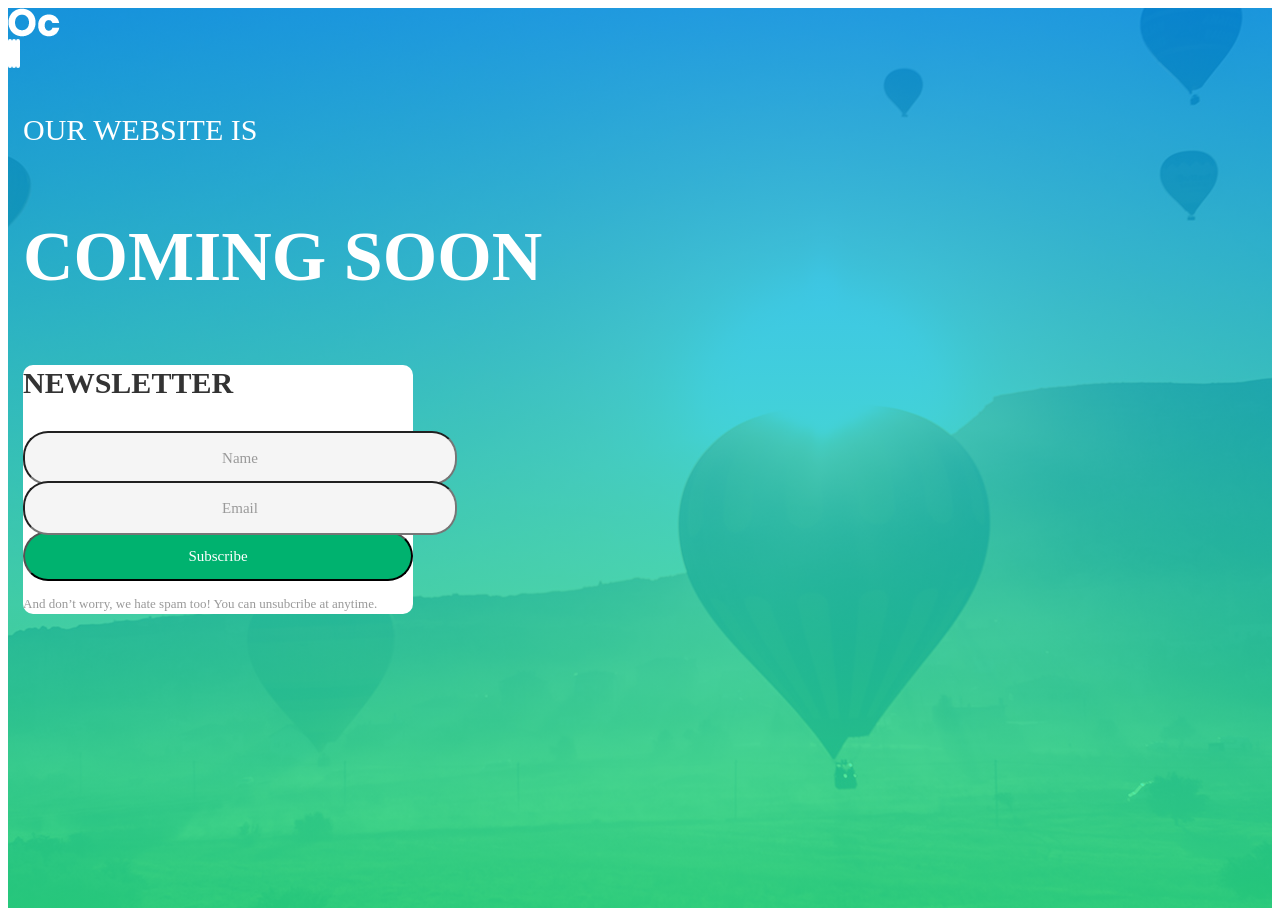
==== index.html @ c67e4e13 "initial commit" ====
<!DOCTYPE html>
<html lang="en">
<head>
	<title>Coming Soon 6</title>
	<meta charset="UTF-8">
	<meta name="viewport" content="width=device-width, initial-scale=1">
<!--===============================================================================================-->	
	<link rel="icon" type="image/png" href="images/icons/favicon.ico"/>
<!--===============================================================================================-->
	<link rel="stylesheet" type="text/css" href="vendor/bootstrap/css/bootstrap.min.css">
<!--===============================================================================================-->
	<link rel="stylesheet" type="text/css" href="fonts/font-awesome-4.7.0/css/font-awesome.min.css">
<!--===============================================================================================-->
	<link rel="stylesheet" type="text/css" href="vendor/animate/animate.css">
<!--===============================================================================================-->
	<link rel="stylesheet" type="text/css" href="vendor/select2/select2.min.css">
<!--===============================================================================================-->
	<link rel="stylesheet" type="text/css" href="vendor/countdowntime/flipclock.css">
<!--===============================================================================================-->
	<link rel="stylesheet" type="text/css" href="css/util.css">
	<link rel="stylesheet" type="text/css" href="css/main.css">
<!--===============================================================================================-->
</head>
<body>
	
	
	<div class="bg-img1 size1 overlay1 p-t-24" style="background-image: url('images/bg01.jpg');">
		<div class="flex-w flex-sb-m p-l-80 p-r-74 p-b-175 respon5">
			<div class="wrappic1 m-r-30 m-t-10 m-b-10">
				<a href="#"><img src="images/icons/logo.png" alt="LOGO"></a>
			</div>

			<div class="flex-w m-t-10 m-b-10">
				<a href="#" class="size3 flex-c-m how-social trans-04 m-r-6">
					<i class="fa fa-facebook"></i>
				</a>

				<a href="#" class="size3 flex-c-m how-social trans-04 m-r-6">
					<i class="fa fa-twitter"></i>
				</a>

				<a href="#" class="size3 flex-c-m how-social trans-04 m-r-6">
					<i class="fa fa-youtube-play"></i>
				</a>
			</div>
		</div>

		<div class="flex-w flex-sa p-r-200 respon1">
			<div class="p-t-34 p-b-60 respon3">
				<p class="l1-txt1 p-b-10 respon2">
					Our website is
				</p>

				<h3 class="l1-txt2 p-b-45 respon2 respon4">
					Coming Soon
				</h3>

				<div class="cd100"></div>

			</div>

			<div class="bg0 wsize1 bor1 p-l-45 p-r-45 p-t-50 p-b-18 p-lr-15-sm">
				<h3 class="l1-txt3 txt-center p-b-43">
					Newsletter
				</h3>

				<form class="w-full validate-form">

					<div class="wrap-input100 validate-input m-b-10" data-validate = "Name is required">
						<input class="input100 placeholder0 s1-txt1" type="text" name="name" placeholder="Name">
						<span class="focus-input100"></span>
					</div>

					<div class="wrap-input100 validate-input m-b-20" data-validate = "Valid email is required: ex@abc.xyz">
						<input class="input100 placeholder0 s1-txt1" type="text" name="email" placeholder="Email">
						<span class="focus-input100"></span>
					</div>
					
					<button class="flex-c-m size2 s1-txt2 how-btn1 trans-04">
						Subscribe
					</button>
				</form>

				<p class="s1-txt3 txt-center p-l-15 p-r-15 p-t-25">
					And don’t worry, we hate spam too! You can unsubcribe at anytime.
				</p>
			</div>
		</div>
	</div>



	

<!--===============================================================================================-->	
	<script src="vendor/jquery/jquery-3.2.1.min.js"></script>
<!--===============================================================================================-->
	<script src="vendor/bootstrap/js/popper.js"></script>
	<script src="vendor/bootstrap/js/bootstrap.min.js"></script>
<!--===============================================================================================-->
	<script src="vendor/select2/select2.min.js"></script>
<!--===============================================================================================-->
	<script src="vendor/countdowntime/flipclock.min.js"></script>
	<script src="vendor/countdowntime/moment.min.js"></script>
	<script src="vendor/countdowntime/moment-timezone.min.js"></script>
	<script src="vendor/countdowntime/moment-timezone-with-data.min.js"></script>
	<script src="vendor/countdowntime/countdowntime.js"></script>
	<script>
		$('.cd100').countdown100({
			/*Set Endtime here*/
			/*Endtime must be > current time*/
			endtimeYear: 0,
			endtimeMonth: 0,
			endtimeDate: 35,
			endtimeHours: 18,
			endtimeMinutes: 0,
			endtimeSeconds: 0,
			timeZone: "" 
			// ex:  timeZone: "America/New_York"
			//go to " http://momentjs.com/timezone/ " to get timezone
		});

		
	</script>
<!--===============================================================================================-->
	<script src="vendor/tilt/tilt.jquery.min.js"></script>
	<script >
		$('.js-tilt').tilt({
			scale: 1.1
		})
	</script>
<!--===============================================================================================-->
	<script src="js/main.js"></script>

</body>
</html>
---- css/main.css ----
/*------------------------------------------------------------------
Project:  ComingSoon
Version:  
Last change:  
Assigned to:  Bach Le
Primary use:  
-------------------------------------------------------------------*/



/*//////////////////////////////////////////////////////////////////
[ FONT ]*/

@font-face {
  font-family: Poppins-Regular;
  src: url('../fonts/Poppins/Poppins-Regular.ttf'); 
}

@font-face {
  font-family: Poppins-Bold;
  src: url('../fonts/Poppins/Poppins-Bold.ttf'); 
}

@font-face {
  font-family: Aldrich-Regular;
  src: url('../fonts/Aldrich/Aldrich-Regular.ttf'); 
}



/*//////////////////////////////////////////////////////////////////
[ RS PLUGIN ]*/
/*---------------------------------------------*/
.container {max-width: 1200px;}



/*//////////////////////////////////////////////////////////////////
[ Form ]*/

/*---------------------------------------------*/
.wrap-input100 {
  position: relative;
  width: 100%;
  height: 50px;
  z-index: 1;
}

.input100 {
  display: block;
  width: 100%;
  background: #f5f5f5;
  height: 100%;
  border-radius: 25px;
  padding: 0 20px;
  text-align: center;
}

.focus-input100 {
  content: '';
  display: block;
  position: absolute;
  bottom: 0;
  left: 0;
  z-index: -1;
  width: 100%;
  height: 100%;
  border-radius: 35px;
  box-shadow: 0px 0px 0px 0px;
  color: rgba(0,178,111, 0.5);
}

.input100:focus + .focus-input100 {
  -webkit-animation: anim-shadow 0.5s ease-in-out forwards;
  animation: anim-shadow 0.5s ease-in-out forwards;
}

@-webkit-keyframes anim-shadow {
  to {
    box-shadow: 0px 0px 80px 30px;
    opacity: 0;
  }
}

@keyframes anim-shadow {
  to {
    box-shadow: 0px 0px 80px 30px;
    opacity: 0;
  }
}


/*------------------------------------------------------------------
[ Alert validate ]*/

.validate-input {
  position: relative;
}

.alert-validate::before {
  content: attr(data-validate);
  position: absolute;
  max-width: 70%;
  background-color: #fff;
  border: 1px solid #c80000;
  border-radius: 16px;
  padding: 5px 30px 6px 10px;
  top: 50%;
  -webkit-transform: translateY(-50%);
  -moz-transform: translateY(-50%);
  -ms-transform: translateY(-50%);
  -o-transform: translateY(-50%);
  transform: translateY(-50%);
  right: 12px;
  pointer-events: none;

  font-family: Poppins-Bold;
  color: #c80000;
  font-size: 12px;
  line-height: 1.4;
  text-align: left;

  visibility: hidden;
  opacity: 0;

  -webkit-transition: opacity 0.4s;
  -o-transition: opacity 0.4s;
  -moz-transition: opacity 0.4s;
  transition: opacity 0.4s;
}

.alert-validate::after {
  content: "\f06a";
  font-family: FontAwesome;
  display: block;
  position: absolute;
  color: #c80000;
  font-size: 16px;
  top: 50%;
  -webkit-transform: translateY(-50%);
  -moz-transform: translateY(-50%);
  -ms-transform: translateY(-50%);
  -o-transform: translateY(-50%);
  transform: translateY(-50%);
  right: 18px;
}

.alert-validate:hover:before {
  visibility: visible;
  opacity: 1;
}

@media (max-width: 992px) {
  .alert-validate::before {
    visibility: visible;
    opacity: 1;
  }
}

/*//////////////////////////////////////////////////////////////////
[ RS Flip Clock ]*/
.flip-clock-wrapper {
  display: -webkit-box;
  display: -webkit-flex;
  display: -moz-box;
  display: -ms-flexbox;
  display: flex;
  flex-wrap: wrap;
  position: relative;
  max-width: 100%;
  margin: 0;
  margin-bottom: 20px;
}

.flip-clock-wrapper .flip {
  box-shadow: none;
  margin-bottom: 50px;
}

.flip-clock-wrapper ul {
  position: relative;
  float: unset;
  margin: 2px;
  width: 41px;
  height: 54px;
  font-size: 36px;
  font-weight: unset;
  line-height: unset;
  border-radius: 3px;
  background: #0d1629;
}

.flip-clock-wrapper ul li {
  line-height: unset;
}

.flip-clock-wrapper ul li a div {
  outline: none;
}

.flip-clock-wrapper ul li a div div.inn {
  font-family:  Aldrich-Regular;
  color: #fff;
  font-size: 35px;
  font-weight: unset;
  text-align: unset;

  display: -webkit-box;
  display: -webkit-flex;
  display: -moz-box;
  display: -ms-flexbox;
  display: flex;
  align-items: center;
  justify-content: center;
  position: absolute;
  left: 0;
  z-index: 1;
  width: 100%;
  height: 200%;
  text-shadow: 0 0px 0px #000;
  background-color: #0d1629;
  border-radius: 3px;
} 

.flip-clock-wrapper ul li a div .shadow {
  border-radius: 3px;
}

.flip-clock-wrapper ul li a div.up:after {
  display: none;
}

/*---------------------------------------------*/
.flip-clock-divider {
  display: block;
  float: unset;
  position: relative;
  width: 26px;
  height: 54px;
}

.flip-clock-divider span {
  display: none;
}

.flip-clock-divider::before {
  content: ":";
  font-family: Aldrich-Regular;
  color: #fff;
  font-size: 30px;
  display: -webkit-box;
  display: -webkit-flex;
  display: -moz-box;
  display: -ms-flexbox;
  display: flex;
  justify-content: center;
  align-items: center;
  width: 100%;
  height: 100%;
}

.flip-clock-divider.days::before {
  display: none;
}

.flip-clock-divider::after {
  font-family: Poppins-Regular;
  color: #fff;
  font-size: 12px;
  text-transform: uppercase;

  display: block;
  text-align: center;
  width: 90px;
  position: absolute;
  left: 100%;
  top: 100%;
  padding-top: 16px;
}

.flip-clock-divider.days::after {
  content: "days";
}

.flip-clock-divider.hours::after {
  content: "hrs";
}

.flip-clock-divider.minutes::after {
  content: "min";
}

.flip-clock-divider.seconds::after {
  content: "sec";
}

@media (max-width: 1200px) {
  .flip-clock-wrapper {
    justify-content: center;
  }
}

@media (max-width: 576px) {
  .flip-clock-wrapper {
    max-width: 240px;
    margin-right: 26px;
  }

  .flip-clock-divider.days {
    width: 26px;
  }

  .flip-clock-divider.minutes::before {
    display: none;
  }
}


/*==================================================================
    TEXT TEXT TEXT TEXT TEXT TEXT TEXT TEXT TEXT TEXT TEXT TEXT TEXT
==================================================================*/

/*==================================================================
[ Color ]*/
.cl0 {color: #fff;}




/*//////////////////////////////////////////////////////////////////
[ S-Text 0 - 15 ]*/
.s1-txt1 {
  font-family: Poppins-Bold;
  font-size: 15px;
  color: #555;
  line-height: 1.2;
}

.s1-txt2 {
  font-family: Poppins-Bold;
  font-size: 15px;
  color: #fff;
  line-height: 1.2;
}

.s1-txt3 {
  font-family: Poppins-Regular;
  font-size: 13px;
  color: #999;
  line-height: 1.5;
}

/*//////////////////////////////////////////////////////////////////
[ M-Text 16 - 25 ]*/




/*//////////////////////////////////////////////////////////////////
[ L-Text >= 26 ]*/
.l1-txt1 {
  font-family: Poppins-Regular;
  font-size: 30px;
  color: #fff;
  line-height: 1.2;
  text-transform: uppercase;
}

.l1-txt2 {
  font-family: Poppins-Bold;
  font-size: 70px;
  color: #fff;
  line-height: 1.1;
  text-transform: uppercase;
}

.l1-txt3 {
  font-family: Poppins-Bold;
  font-size: 30px;
  color: #333;
  line-height: 1.2;
  text-transform: uppercase;
}

/*==================================================================
   SHAPE SHAPE SHAPE SHAPE SHAPE SHAPE SHAPE SHAPE SHAPE SHAPE SHAPE
==================================================================*/
/*//////////////////////////////////////////////////////////////////
[ Size ]*/
.size1 {
  width: 100%;
  min-height: 100vh;
}

.size2 {
  width: 100%;
  height: 50px;
}

.size3 {
  width: 36px;
  height: 36px;
}


/*//////////////////////////////////////////////////////////////////
[ Width ]*/
.wsize1 {
  width: 390px;
  max-width: 100%;
}

/*//////////////////////////////////////////////////////////////////
[ Height ]*/




/*//////////////////////////////////////////////////////////////////
[ Background ]*/
.bg0 {background-color: #fff;}

.bg-img1 {
  background-position: center;
  background-repeat: no-repeat;
  background-size: cover;
}




/*//////////////////////////////////////////////////////////////////
[ Border ]*/
.bor1 {
  border-radius: 10px;
}




/*==================================================================
   WHERE WHERE WHERE WHERE WHERE WHERE WHERE WHERE WHERE WHERE WHERE  
==================================================================*/




/*==================================================================
 HOW HOW HOW HOW HOW HOW HOW HOW HOW HOW HOW HOW HOW HOW HOW HOW HOW 
==================================================================*/
.placeholder0::-webkit-input-placeholder { color: #999999;}
.placeholder0:-moz-placeholder { color: #999999;}
.placeholder0::-moz-placeholder { color: #999999;}
.placeholder0:-ms-input-placeholder { color: #999999;}

/*---------------------------------------------*/
.overlay1 {
  position: relative;
  z-index: 1;
}
.overlay1::before {
  content: "";
  display: block;
  position: absolute;
  z-index: -1;
  width: 100%;
  height: 100%;
  top: 0;
  left: 0;
  background: #30bab6;
  background: -webkit-linear-gradient(top, #009efd, #2af598);
  background: -o-linear-gradient(top, #009efd, #2af598);
  background: -moz-linear-gradient(top, #009efd, #2af598);
  background: linear-gradient(top, #009efd, #2af598);
  opacity: 0.8;
}

/*---------------------------------------------*/
.how-btn1 {
  border-radius: 25px;
  background-color: #00b26f;
  padding-right: 20px;
  padding-left: 20px;
}

.how-btn1:hover {
  background-color: #333333;
}

/*---------------------------------------------*/
.wrappic1 {
  display: block;
  flex-grow: 1;
}

.wrappic1 img {
  max-width: 100%;
}

/*---------------------------------------------*/
.how-social {
  color: #fff;
  font-size: 22px;

  background-color: transparent;
  border: 2px solid #fff;
  border-radius: 2px;
}

.how-social:hover {
  background-color: #00b26f;
  color: #fff;
}

/*//////////////////////////////////////////////////////////////////
[ Pseudo ]*/

/*------------------------------------------------------------------
[ Focus ]*/
.focus-in0:focus::-webkit-input-placeholder { color:transparent; }
.focus-in0:focus:-moz-placeholder { color:transparent; }
.focus-in0:focus::-moz-placeholder { color:transparent; }
.focus-in0:focus:-ms-input-placeholder { color:transparent; }


/*------------------------------------------------------------------
[ Hover ]*/
.hov-cl0:hover {color: #fff;}
.hov-bg0:hover {background-color: #fff;}

/*---------------------------------------------*/







/*==================================================================
  RESPONSIVE RESPONSIVE RESPONSIVE RESPONSIVE RESPONSIVE RESPONSIVE
==================================================================*/
/*//////////////////////////////////////////////////////////////////
[ XXL ]*/
@media (max-width: 1400px) {
  .respon1 {
    padding: 15px;
  }
}

/*//////////////////////////////////////////////////////////////////
[ XL ]*/
@media (max-width: 1200px) {
  .m-0-xl {margin: 0;}
  .m-lr-0-xl {margin-left: 0; margin-right: 0;}
  .m-lr-15-xl {margin-left: 15px; margin-right: 15px;}
  .m-l-0-xl {margin-left: 0;}
  .m-r-0-xl {margin-right: 0;}
  .m-l-15-xl {margin-left: 15px;}
  .m-r-15-xl {margin-right: 15px;}

  .p-0-xl {padding: 0;}
  .p-lr-0-xl {padding-left: 0; padding-right: 0;}
  .p-lr-15-xl {padding-left: 15px; padding-right: 15px;}
  .p-l-0-xl {padding-left: 0;}
  .p-r-0-xl {padding-right: 0;}
  .p-l-15-xl {padding-left: 15px;}
  .p-r-15-xl {padding-right: 15px;}

  .w-full-xl {width: 100%;}

  /*---------------------------------------------*/
  .respon1 {
    flex-direction: column;
    align-items: center;
  }

  /*---------------------------------------------*/
  .respon2 {
    text-align: center;
  }

  /*---------------------------------------------*/
  .respon3 {
    display: -webkit-box;
    display: -webkit-flex;
    display: -moz-box;
    display: -ms-flexbox;
    display: flex;
    flex-direction: column;
    align-items: center;
  }
}


/*//////////////////////////////////////////////////////////////////
[ LG ]*/
@media (max-width: 992px) {
  .m-0-lg {margin: 0;}
  .m-lr-0-lg {margin-left: 0; margin-right: 0;}
  .m-lr-15-lg {margin-left: 15px; margin-right: 15px;}
  .m-l-0-lg {margin-left: 0;}
  .m-r-0-lg {margin-right: 0;}
  .m-l-15-lg {margin-left: 15px;}
  .m-r-15-lg {margin-right: 15px;}

  .p-0-lg {padding: 0;}
  .p-lr-0-lg {padding-left: 0; padding-right: 0;}
  .p-lr-15-lg {padding-left: 15px; padding-right: 15px;}
  .p-l-0-lg {padding-left: 0;}
  .p-r-0-lg{padding-right: 0;}
  .p-l-15-lg {padding-left: 15px;}
  .p-r-15-lg {padding-right: 15px;}

  .w-full-lg {width: 100%;}

  /*---------------------------------------------*/


}


/*//////////////////////////////////////////////////////////////////
[ MD ]*/
@media (max-width: 768px) {
  .m-0-md {margin: 0;}
  .m-lr-0-md {margin-left: 0; margin-right: 0;}
  .m-lr-15-md {margin-left: 15px; margin-right: 15px;}
  .m-l-0-md {margin-left: 0;}
  .m-r-0-md {margin-right: 0;}
  .m-l-15-md {margin-left: 15px;}
  .m-r-15-md {margin-right: 15px;}

  .p-0-md {padding: 0;}
  .p-lr-0-md {padding-left: 0; padding-right: 0;}
  .p-lr-15-md {padding-left: 15px; padding-right: 15px;}
  .p-l-0-md {padding-left: 0;}
  .p-r-0-md{padding-right: 0;}
  .p-l-15-md {padding-left: 15px;}
  .p-r-15-md {padding-right: 15px;}

  .w-full-md {width: 100%;}
  /*---------------------------------------------*/

}


/*//////////////////////////////////////////////////////////////////
[ SM ]*/
@media (max-width: 576px) {
  .m-0-sm {margin: 0;}
  .m-lr-0-sm {margin-left: 0; margin-right: 0;}
  .m-lr-15-sm {margin-left: 15px; margin-right: 15px;}
  .m-l-0-sm {margin-left: 0;}
  .m-r-0-sm {margin-right: 0;}
  .m-l-15-sm {margin-left: 15px;}
  .m-r-15-sm {margin-right: 15px;}

  .p-0-sm {padding: 0;}
  .p-lr-0-sm {padding-left: 0; padding-right: 0;}
  .p-lr-15-sm {padding-left: 15px; padding-right: 15px;}
  .p-l-0-sm {padding-left: 0;}
  .p-r-0-sm{padding-right: 0;}
  .p-l-15-sm {padding-left: 15px;}
  .p-r-15-sm {padding-right: 15px;}

  .w-full-sm {width: 100%;}

  /*---------------------------------------------*/
  .respon4 {
    font-size: 50px;
  }

  /*---------------------------------------------*/
  .respon5 {
    padding-left: 20px;
    padding-right: 14px;
    padding-bottom: 50px;
  }
  
}


/*//////////////////////////////////////////////////////////////////
[ SSM ]*/
@media (max-width: 480px) {
  .m-0-ssm {margin: 0;}
  .m-lr-0-ssm {margin-left: 0; margin-right: 0;}
  .m-lr-15-ssm {margin-left: 15px; margin-right: 15px;}
  .m-l-0-ssm {margin-left: 0;}
  .m-r-0-ssm {margin-right: 0;}
  .m-l-15-ssm {margin-left: 15px;}
  .m-r-15-ssm {margin-right: 15px;}

  .p-0-ssm {padding: 0;}
  .p-lr-0-ssm {padding-left: 0; padding-right: 0;}
  .p-lr-15-ssm {padding-left: 15px; padding-right: 15px;}
  .p-l-0-ssm {padding-left: 0;}
  .p-r-0-ssm{padding-right: 0;}
  .p-l-15-ssm {padding-left: 15px;}
  .p-r-15-ssm {padding-right: 15px;}

  .w-full-ssm {width: 100%;}
  /*---------------------------------------------*/

}
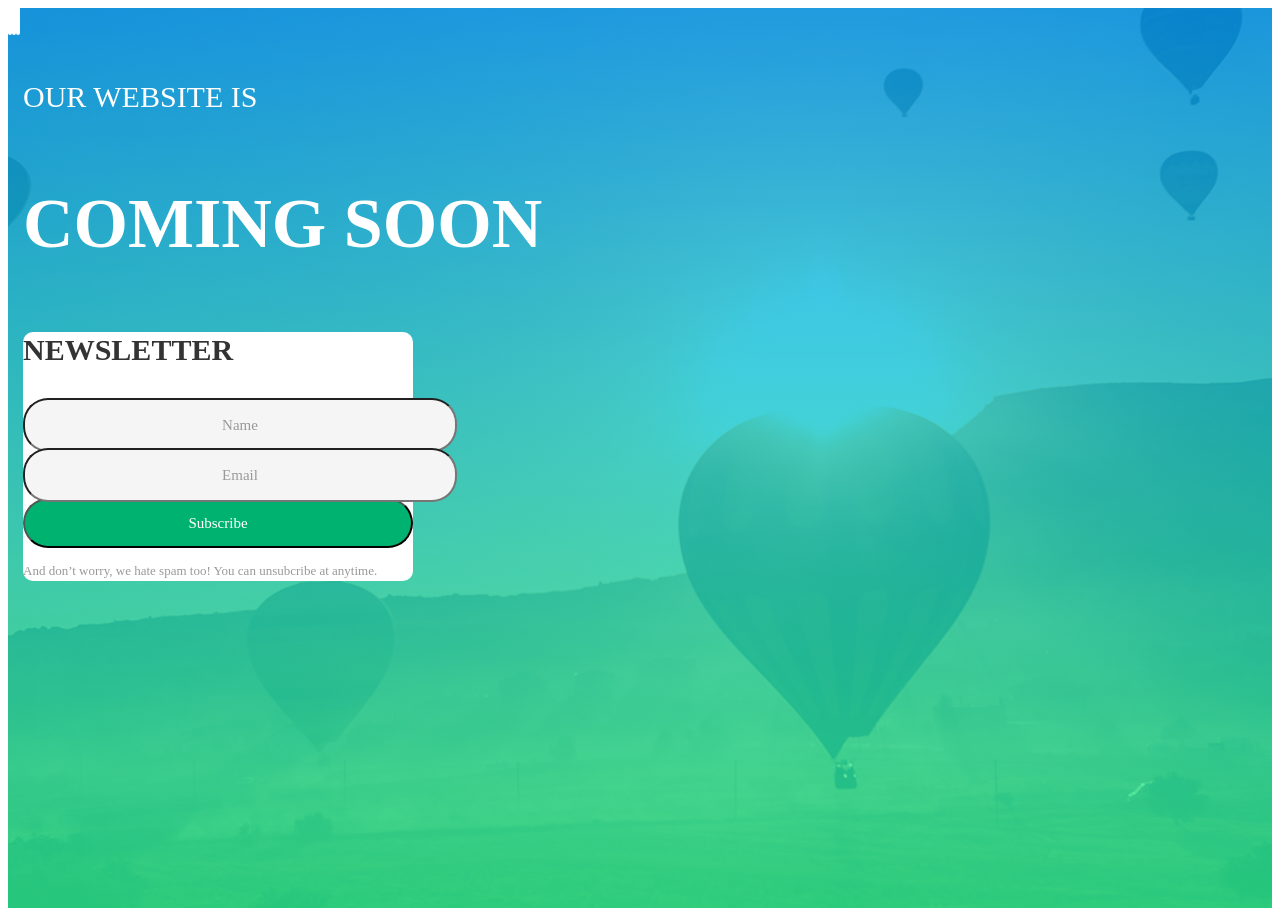
==== commit 7944a5c1: "initial commit" ====
--- a/index.html
+++ b/index.html
@@ -1,33 +1,33 @@
 <!DOCTYPE html>
 <html lang="en">
+
 <head>
-	<title>Coming Soon 6</title>
+	<title>Coming Soon</title>
 	<meta charset="UTF-8">
 	<meta name="viewport" content="width=device-width, initial-scale=1">
-<!--===============================================================================================-->	
-	<link rel="icon" type="image/png" href="images/icons/favicon.ico"/>
-<!--===============================================================================================-->
+	<!--===============================================================================================-->
+	<link rel="icon" type="image/png" href="images/icons/favicon.ico" />
+	<!--===============================================================================================-->
 	<link rel="stylesheet" type="text/css" href="vendor/bootstrap/css/bootstrap.min.css">
-<!--===============================================================================================-->
+	<!--===============================================================================================-->
 	<link rel="stylesheet" type="text/css" href="fonts/font-awesome-4.7.0/css/font-awesome.min.css">
-<!--===============================================================================================-->
+	<!--===============================================================================================-->
 	<link rel="stylesheet" type="text/css" href="vendor/animate/animate.css">
-<!--===============================================================================================-->
+	<!--===============================================================================================-->
 	<link rel="stylesheet" type="text/css" href="vendor/select2/select2.min.css">
-<!--===============================================================================================-->
+	<!--===============================================================================================-->
 	<link rel="stylesheet" type="text/css" href="vendor/countdowntime/flipclock.css">
-<!--===============================================================================================-->
+	<!--===============================================================================================-->
 	<link rel="stylesheet" type="text/css" href="css/util.css">
 	<link rel="stylesheet" type="text/css" href="css/main.css">
-<!--===============================================================================================-->
+	<!--===============================================================================================-->
 </head>
+
 <body>
-	
-	
 	<div class="bg-img1 size1 overlay1 p-t-24" style="background-image: url('images/bg01.jpg');">
 		<div class="flex-w flex-sb-m p-l-80 p-r-74 p-b-175 respon5">
 			<div class="wrappic1 m-r-30 m-t-10 m-b-10">
-				<a href="#"><img src="images/icons/logo.png" alt="LOGO"></a>
+				<!-- <a href="#"><img src="images/icons/logo.png" alt="LOGO"></a> -->
 			</div>
 
 			<div class="flex-w m-t-10 m-b-10">
@@ -66,16 +66,17 @@
 
 				<form class="w-full validate-form">
 
-					<div class="wrap-input100 validate-input m-b-10" data-validate = "Name is required">
+					<div class="wrap-input100 validate-input m-b-10" data-validate="Name is required">
 						<input class="input100 placeholder0 s1-txt1" type="text" name="name" placeholder="Name">
 						<span class="focus-input100"></span>
 					</div>
 
-					<div class="wrap-input100 validate-input m-b-20" data-validate = "Valid email is required: ex@abc.xyz">
+					<div class="wrap-input100 validate-input m-b-20"
+						data-validate="Valid email is required: ex@abc.xyz">
 						<input class="input100 placeholder0 s1-txt1" type="text" name="email" placeholder="Email">
 						<span class="focus-input100"></span>
 					</div>
-					
+
 					<button class="flex-c-m size2 s1-txt2 how-btn1 trans-04">
 						Subscribe
 					</button>
@@ -88,18 +89,14 @@
 		</div>
 	</div>
 
-
-
-	
-
-<!--===============================================================================================-->	
+	<!--===============================================================================================-->
 	<script src="vendor/jquery/jquery-3.2.1.min.js"></script>
-<!--===============================================================================================-->
+	<!--===============================================================================================-->
 	<script src="vendor/bootstrap/js/popper.js"></script>
 	<script src="vendor/bootstrap/js/bootstrap.min.js"></script>
-<!--===============================================================================================-->
+	<!--===============================================================================================-->
 	<script src="vendor/select2/select2.min.js"></script>
-<!--===============================================================================================-->
+	<!--===============================================================================================-->
 	<script src="vendor/countdowntime/flipclock.min.js"></script>
 	<script src="vendor/countdowntime/moment.min.js"></script>
 	<script src="vendor/countdowntime/moment-timezone.min.js"></script>
@@ -115,22 +112,21 @@
 			endtimeHours: 18,
 			endtimeMinutes: 0,
 			endtimeSeconds: 0,
-			timeZone: "" 
+			timeZone: ""
 			// ex:  timeZone: "America/New_York"
 			//go to " http://momentjs.com/timezone/ " to get timezone
 		});
-
-		
 	</script>
-<!--===============================================================================================-->
+	<!--===============================================================================================-->
 	<script src="vendor/tilt/tilt.jquery.min.js"></script>
-	<script >
+	<script>
 		$('.js-tilt').tilt({
 			scale: 1.1
 		})
 	</script>
-<!--===============================================================================================-->
+	<!--===============================================================================================-->
 	<script src="js/main.js"></script>
 
 </body>
+
 </html>
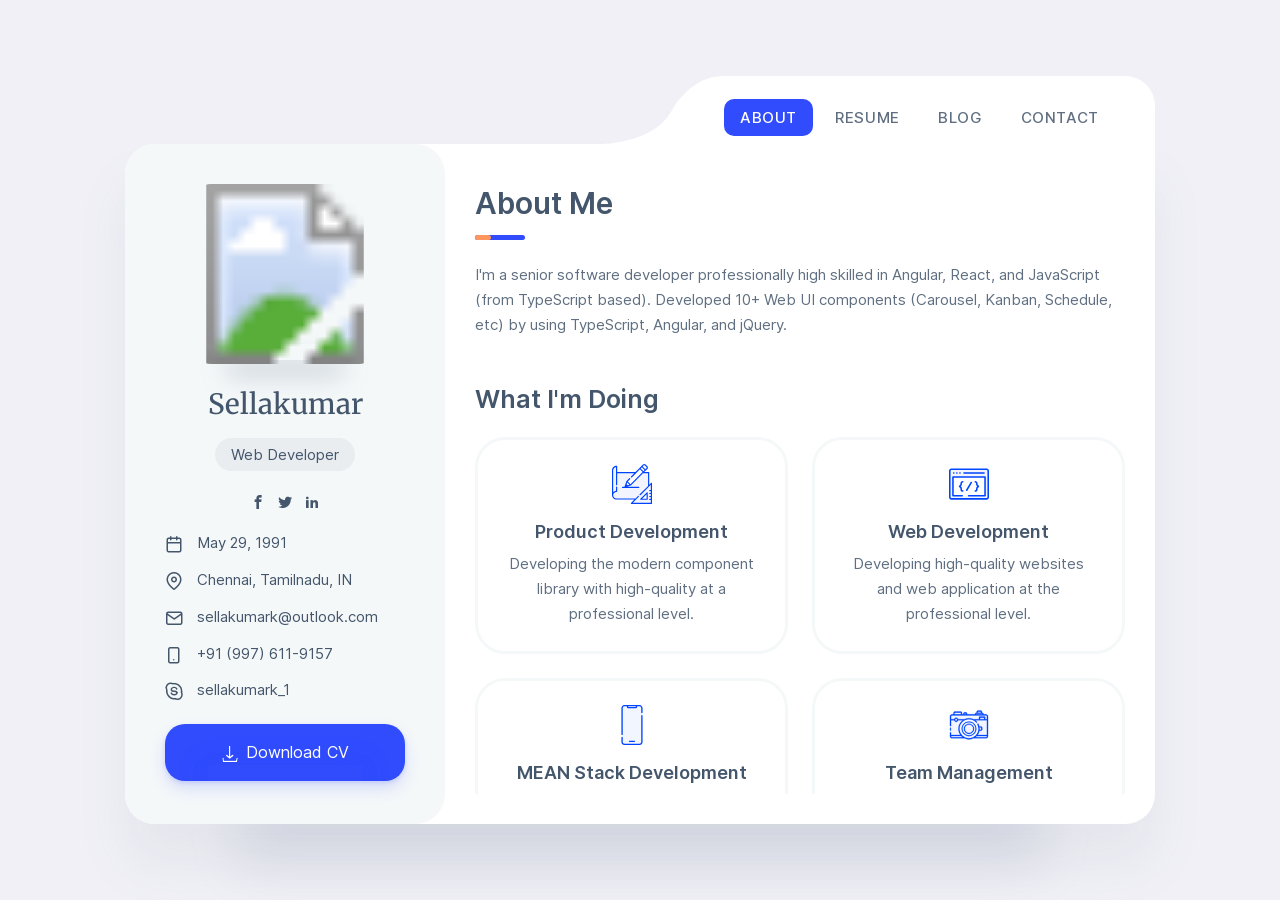
==== commit 1442d9f2: "initial commit" ====
--- a/index.html
+++ b/index.html
@@ -1,132 +1,18 @@
 <!DOCTYPE html>
-<html lang="en">
+<html lang="en" xmlns="http://www.w3.org/1999/xhtml">
 
 <head>
-	<title>Coming Soon</title>
-	<meta charset="UTF-8">
-	<meta name="viewport" content="width=device-width, initial-scale=1">
-	<!--===============================================================================================-->
-	<link rel="icon" type="image/png" href="images/icons/favicon.ico" />
-	<!--===============================================================================================-->
-	<link rel="stylesheet" type="text/css" href="vendor/bootstrap/css/bootstrap.min.css">
-	<!--===============================================================================================-->
-	<link rel="stylesheet" type="text/css" href="fonts/font-awesome-4.7.0/css/font-awesome.min.css">
-	<!--===============================================================================================-->
-	<link rel="stylesheet" type="text/css" href="vendor/animate/animate.css">
-	<!--===============================================================================================-->
-	<link rel="stylesheet" type="text/css" href="vendor/select2/select2.min.css">
-	<!--===============================================================================================-->
-	<link rel="stylesheet" type="text/css" href="vendor/countdowntime/flipclock.css">
-	<!--===============================================================================================-->
-	<link rel="stylesheet" type="text/css" href="css/util.css">
-	<link rel="stylesheet" type="text/css" href="css/main.css">
-	<!--===============================================================================================-->
-</head>
+  <meta charset="utf-8"/>
+  <meta name="viewport" content="width=device-width, initial-scale=1.0"/>
+  <meta http-equiv="content-type" content="text/html; charset=UTF-8"/>
+  <meta name="description" content="github personal portfolio"/>
+  <title>Sellakumar's Profile</title>
+  <base href="/">
+  <link rel="icon" type="image/x-icon" href="favicon.ico"/>
+<link rel="stylesheet" href="styles.ca562fb72aadc1265300.css"></head>
 
 <body>
-	<div class="bg-img1 size1 overlay1 p-t-24" style="background-image: url('images/bg01.jpg');">
-		<div class="flex-w flex-sb-m p-l-80 p-r-74 p-b-175 respon5">
-			<div class="wrappic1 m-r-30 m-t-10 m-b-10">
-				<!-- <a href="#"><img src="images/icons/logo.png" alt="LOGO"></a> -->
-			</div>
+  <sk-profile></sk-profile>
+<script src="runtime.7b63b9fd40098a2e8207.js" defer></script><script src="polyfills.94daefd414b8355106ab.js" defer></script><script src="scripts.e805a763219105cb354f.js" defer></script><script src="main.0b4a6f2f872767e65216.js" defer></script></body>
 
-			<div class="flex-w m-t-10 m-b-10">
-				<a href="#" class="size3 flex-c-m how-social trans-04 m-r-6">
-					<i class="fa fa-facebook"></i>
-				</a>
-
-				<a href="#" class="size3 flex-c-m how-social trans-04 m-r-6">
-					<i class="fa fa-twitter"></i>
-				</a>
-
-				<a href="#" class="size3 flex-c-m how-social trans-04 m-r-6">
-					<i class="fa fa-youtube-play"></i>
-				</a>
-			</div>
-		</div>
-
-		<div class="flex-w flex-sa p-r-200 respon1">
-			<div class="p-t-34 p-b-60 respon3">
-				<p class="l1-txt1 p-b-10 respon2">
-					Our website is
-				</p>
-
-				<h3 class="l1-txt2 p-b-45 respon2 respon4">
-					Coming Soon
-				</h3>
-
-				<div class="cd100"></div>
-
-			</div>
-
-			<div class="bg0 wsize1 bor1 p-l-45 p-r-45 p-t-50 p-b-18 p-lr-15-sm">
-				<h3 class="l1-txt3 txt-center p-b-43">
-					Newsletter
-				</h3>
-
-				<form class="w-full validate-form">
-
-					<div class="wrap-input100 validate-input m-b-10" data-validate="Name is required">
-						<input class="input100 placeholder0 s1-txt1" type="text" name="name" placeholder="Name">
-						<span class="focus-input100"></span>
-					</div>
-
-					<div class="wrap-input100 validate-input m-b-20"
-						data-validate="Valid email is required: ex@abc.xyz">
-						<input class="input100 placeholder0 s1-txt1" type="text" name="email" placeholder="Email">
-						<span class="focus-input100"></span>
-					</div>
-
-					<button class="flex-c-m size2 s1-txt2 how-btn1 trans-04">
-						Subscribe
-					</button>
-				</form>
-
-				<p class="s1-txt3 txt-center p-l-15 p-r-15 p-t-25">
-					And don’t worry, we hate spam too! You can unsubcribe at anytime.
-				</p>
-			</div>
-		</div>
-	</div>
-
-	<!--===============================================================================================-->
-	<script src="vendor/jquery/jquery-3.2.1.min.js"></script>
-	<!--===============================================================================================-->
-	<script src="vendor/bootstrap/js/popper.js"></script>
-	<script src="vendor/bootstrap/js/bootstrap.min.js"></script>
-	<!--===============================================================================================-->
-	<script src="vendor/select2/select2.min.js"></script>
-	<!--===============================================================================================-->
-	<script src="vendor/countdowntime/flipclock.min.js"></script>
-	<script src="vendor/countdowntime/moment.min.js"></script>
-	<script src="vendor/countdowntime/moment-timezone.min.js"></script>
-	<script src="vendor/countdowntime/moment-timezone-with-data.min.js"></script>
-	<script src="vendor/countdowntime/countdowntime.js"></script>
-	<script>
-		$('.cd100').countdown100({
-			/*Set Endtime here*/
-			/*Endtime must be > current time*/
-			endtimeYear: 0,
-			endtimeMonth: 0,
-			endtimeDate: 35,
-			endtimeHours: 18,
-			endtimeMinutes: 0,
-			endtimeSeconds: 0,
-			timeZone: ""
-			// ex:  timeZone: "America/New_York"
-			//go to " http://momentjs.com/timezone/ " to get timezone
-		});
-	</script>
-	<!--===============================================================================================-->
-	<script src="vendor/tilt/tilt.jquery.min.js"></script>
-	<script>
-		$('.js-tilt').tilt({
-			scale: 1.1
-		})
-	</script>
-	<!--===============================================================================================-->
-	<script src="js/main.js"></script>
-
-</body>
-
-</html>+</html>
